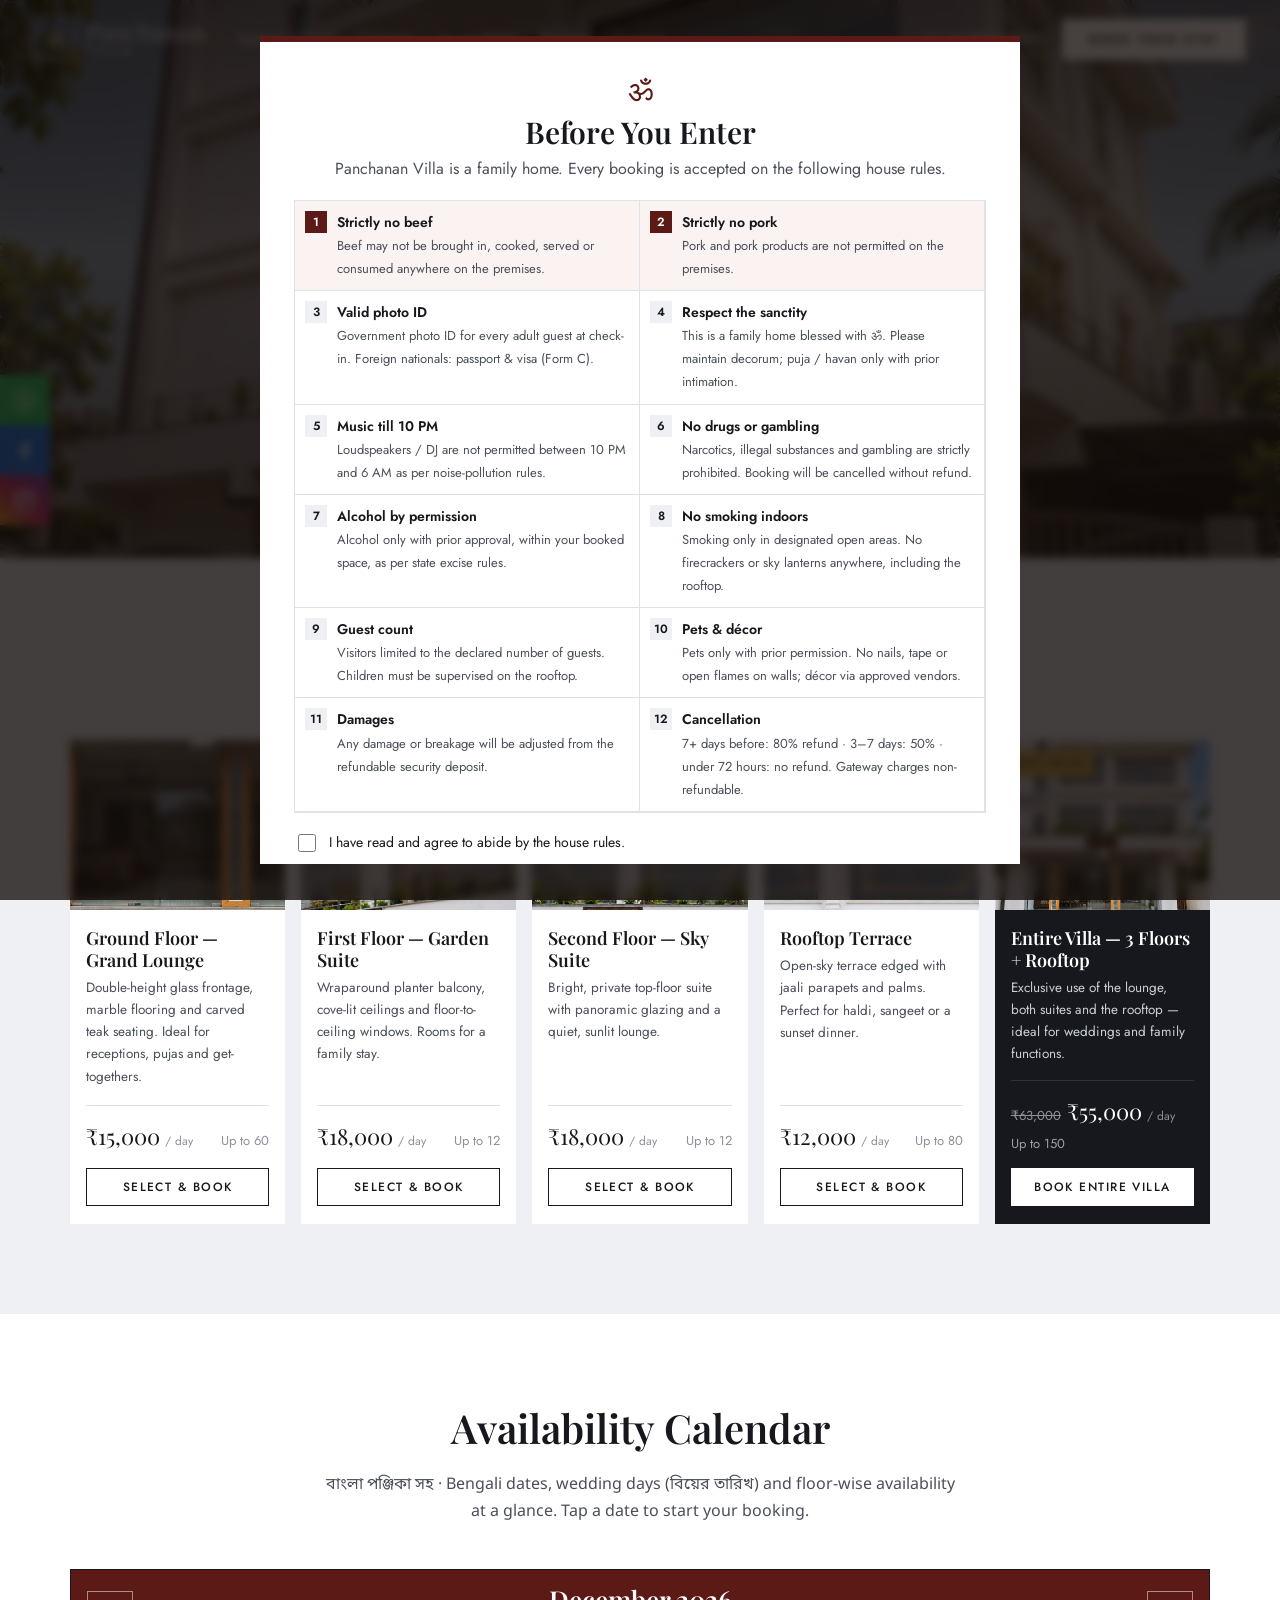
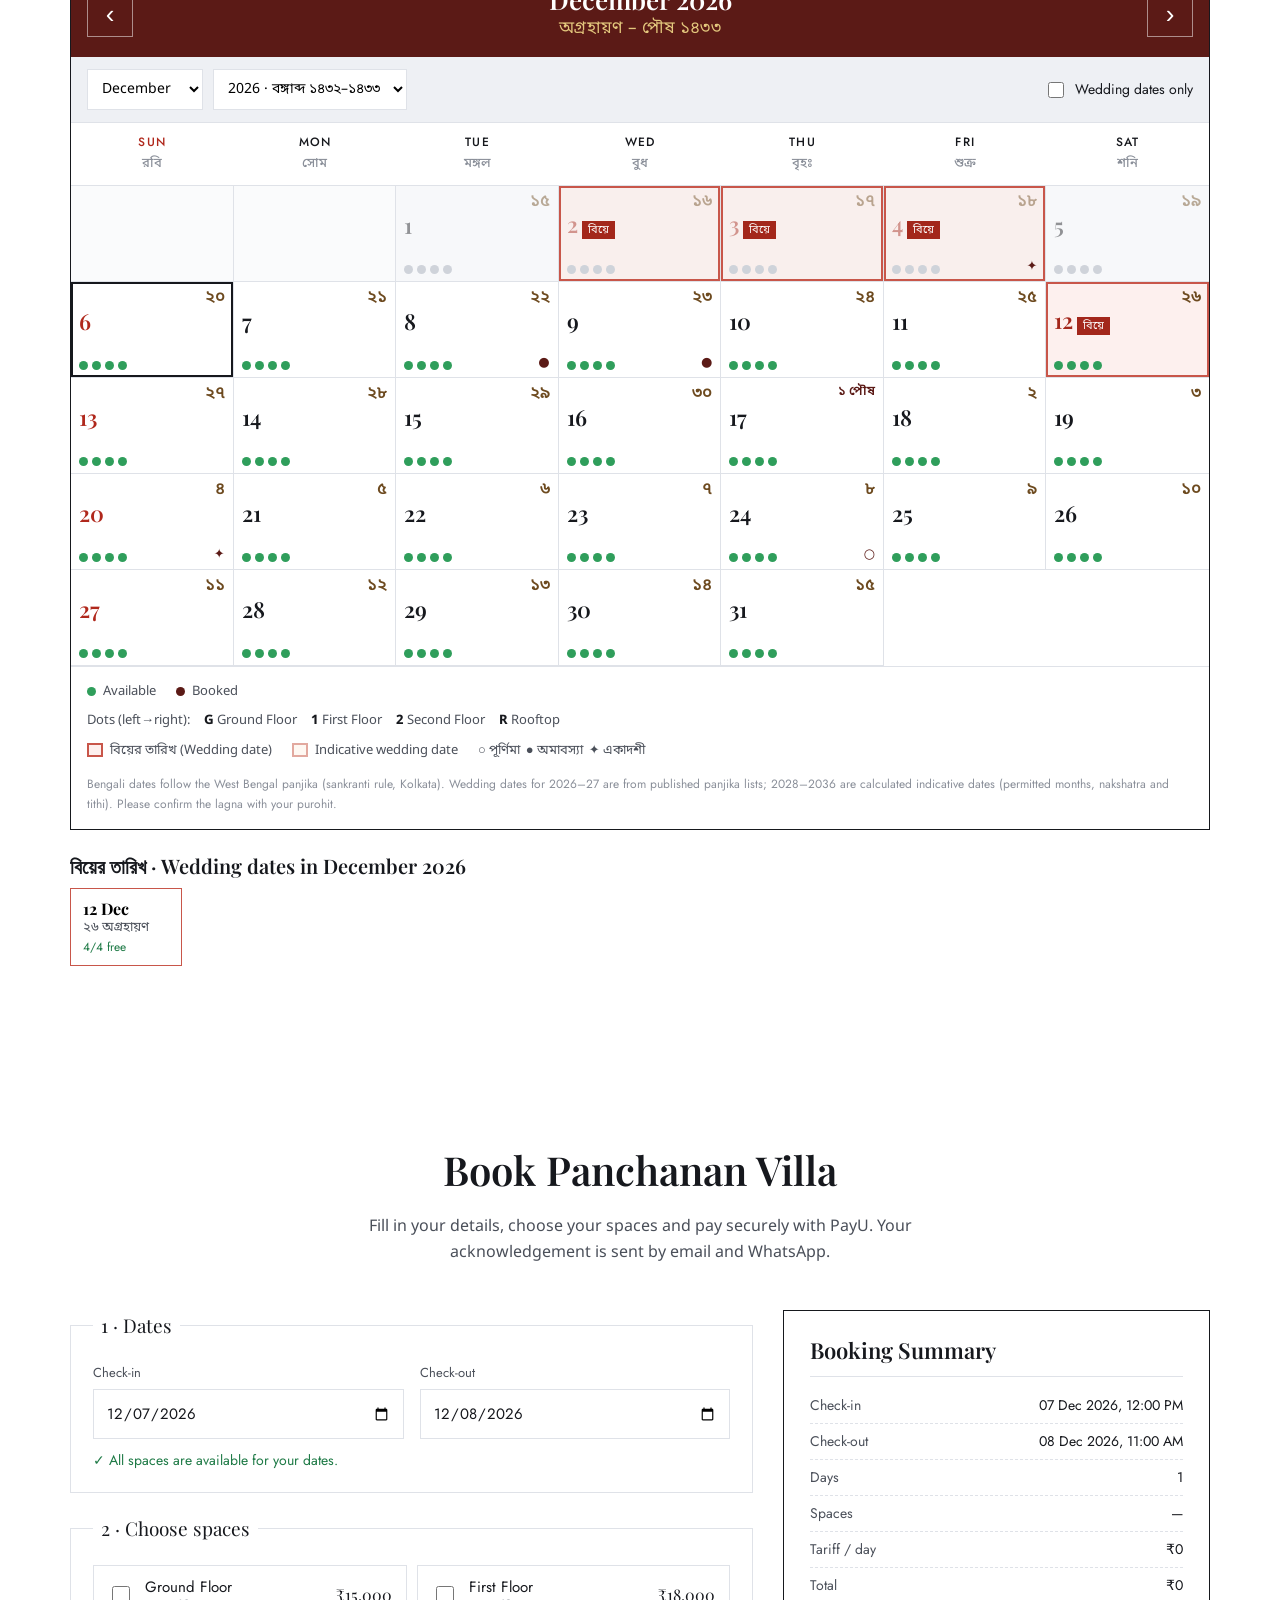
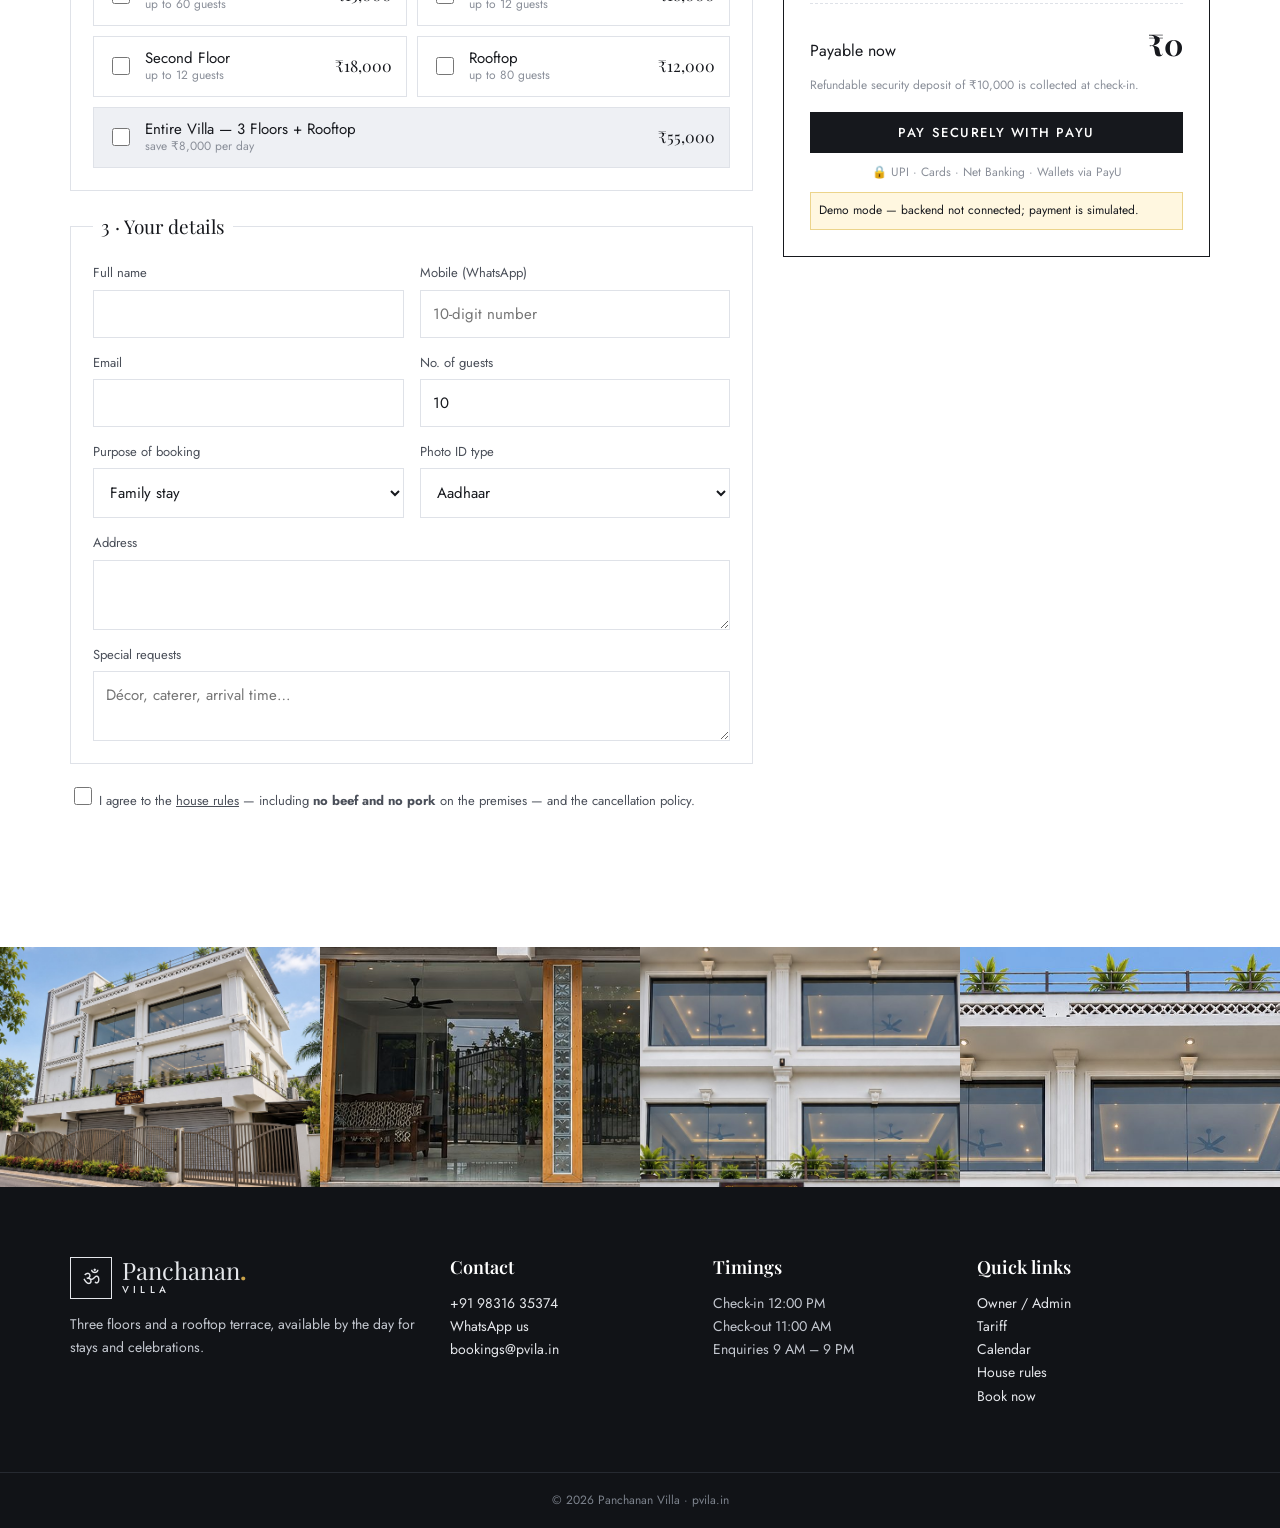
==== index.html @ 5b8cea4f "Add files via upload" ====
<!doctype html>
<html lang="en">
<head>
<meta charset="utf-8">
<meta name="viewport" content="width=device-width, initial-scale=1">
<title>Panchanan Villa — Book Floors & Rooftop | pvila.in</title>
<meta name="description" content="Book Panchanan Villa — Ground Floor lounge, two private suites and an open rooftop terrace, or the entire villa, for stays, pujas and celebrations.">
<link rel="canonical" href="https://pvila.in/">
<meta property="og:title" content="Panchanan Villa">
<meta property="og:description" content="Three elegant floors and a rooftop terrace — book online.">
<meta property="og:image" content="https://pvila.in/assets/img/villa-front.jpg">
<link rel="icon" href="data:image/svg+xml,%3Csvg xmlns='http://www.w3.org/2000/svg' viewBox='0 0 64 64'%3E%3Crect width='64' height='64' fill='%235b1a16'/%3E%3Ctext x='32' y='44' font-size='34' text-anchor='middle' fill='%23d4af37' font-family='serif'%3EP%3C/text%3E%3C/svg%3E">
<link rel="preconnect" href="https://fonts.googleapis.com">
<link rel="preconnect" href="https://fonts.gstatic.com" crossorigin>
<link href="https://fonts.googleapis.com/css2?family=Playfair+Display:ital,wght@0,500;0,600;0,700;1,500&family=Jost:wght@300;400;500;600&family=Noto+Sans+Bengali:wght@400;600&display=swap" rel="stylesheet">
<link rel="stylesheet" href="assets/css/style.css">
</head>
<body>

<!-- ============ ENTRY DISCLAIMER ============ -->
<div class="gate" id="gate" role="dialog" aria-modal="true" aria-labelledby="gateTitle">
  <div class="gate-box">
    <div class="gate-head">
      <span class="om">ॐ</span>
      <h2 id="gateTitle">Before You Enter</h2>
      <p>Panchanan Villa is a family home. Every booking is accepted on the following house rules.</p>
    </div>
    <ol class="gate-rules" id="gateRules"></ol>
    <label class="check"><input type="checkbox" id="gateAgree"> <span>I have read and agree to abide by the house rules.</span></label>
    <div class="gate-actions">
      <button class="btn btn-dark" id="gateBtn" disabled>I Agree &amp; Continue</button>
      <a class="btn btn-line" href="https://www.google.com">Leave</a>
    </div>
  </div>
</div>

<!-- ============ HEADER ============ -->
<header class="site-header" id="top">
  <a href="#top" class="logo" aria-label="Panchanan Villa home">
    <span class="logo-mark">ॐ</span>
    <span class="logo-text"><span>Panchanan<b>.</b></span><small>VILLA</small></span>
  </a>
  <button class="menu-btn" id="menuBtn" aria-label="Open menu"><span></span><span></span><span></span> <em>Menu</em></button>
  <nav class="nav" id="nav">
    <a href="#tariff">Spaces &amp; Tariff</a>
    <a href="#calendar">Calendar</a>
    <a href="rules.html">House Rules</a>
    <a href="#book">Booking</a>
    <a href="#contact">Contact</a>
  </nav>
  <div class="head-right">
    <a class="head-phone" href="tel:+919831635374">☏ +91 98316 35374</a>
    <a class="btn btn-white" href="#book">Book Your Stay</a>
  </div>
</header>

<!-- ============ HERO SLIDER (short) ============ -->
<section class="hero" aria-label="Villa photographs">
  <div class="slide is-active" style="background-image:url('assets/img/villa-angle.jpg')"></div>
  <div class="slide" style="background-image:url('assets/img/villa-floors.jpg')"></div>
  <div class="slide slide-pan" style="background-image:url('assets/img/villa-front.jpg')"></div>
  <div class="hero-shade"></div>
  <div class="hero-text">
    <h1>Welcome To<br>Panchanan Villa</h1>
    <p>Three graceful floors and an open-sky rooftop — for stays, pujas &amp; celebrations</p>
  </div>
  <div class="dots" id="dots"></div>
</section>


<!-- ============ SPACES & TARIFF ============ -->
<section class="tariff" id="tariff">
  <div class="wrap">
    <div class="sec-head">
      <h2>Spaces &amp; Tariff</h2>
    </div>
    <div class="cards" id="spaceCards"></div>
      </div>
</section>

<!-- ============ BENGALI CALENDAR & AVAILABILITY ============ -->
<section class="cal-sec" id="calendar">
  <div class="wrap">
    <div class="sec-head">
      <h2>Availability Calendar</h2>
      <p>বাংলা পঞ্জিকা সহ · Bengali dates, wedding days (বিয়ের তারিখ) and floor-wise availability at a glance. Tap a date to start your booking.</p>
    </div>
    <div class="cal" id="cal">
      <div class="cal-top">
        <button class="cal-nav" id="calPrev" aria-label="Previous month">‹</button>
        <div class="cal-title"><strong id="calEn"></strong><span id="calBn"></span></div>
        <button class="cal-nav" id="calNext" aria-label="Next month">›</button>
      </div>
      <div class="cal-jump">
        <select id="calMonth" aria-label="Month"></select>
        <select id="calYear" aria-label="Year"></select>
        <label class="cal-wonly"><input type="checkbox" id="calWed"> Wedding dates only</label>
      </div>
      <div class="cal-grid" id="calGrid"></div>
      <div class="cal-legend" id="calLegend"></div>
      <p class="cal-note" id="calNote"></p>
    </div>
    <div class="cal-wedlist" id="calWedList"></div>
  </div>
</section>

<!-- ============ BOOKING ============ -->
<section class="booking wrap" id="book">
  <div class="sec-head">
    <h2>Book Panchanan Villa</h2>
    <p>Fill in your details, choose your spaces and pay securely with PayU. Your acknowledgement is sent by email and WhatsApp.</p>
  </div>

  <div class="book-grid">
    <form id="bookForm" class="book-form" novalidate>
      <fieldset>
        <legend>1 · Dates</legend>
        <div class="row2">
          <label>Check-in<input type="date" id="fIn" required></label>
          <label>Check-out<input type="date" id="fOut" required></label>
        </div>
        <p class="avail" id="availMsg"></p>
      </fieldset>

      <fieldset>
        <legend>2 · Choose spaces</legend>
        <div class="pick" id="spacePick"></div>
      </fieldset>

      <fieldset>
        <legend>3 · Your details</legend>
        <div class="row2">
          <label>Full name<input type="text" id="fName" required maxlength="60" autocomplete="name"></label>
          <label>Mobile (WhatsApp)<input type="tel" id="fPhone" required pattern="[6-9][0-9]{9}" maxlength="10" placeholder="10-digit number" autocomplete="tel-national"></label>
        </div>
        <div class="row2">
          <label>Email<input type="email" id="fEmail" required autocomplete="email"></label>
          <label>No. of guests<input type="number" id="fGuests" min="1" max="150" value="10" required></label>
        </div>
        <div class="row2">
          <label>Purpose of booking
            <select id="fPurpose">
              <option>Family stay</option><option>Wedding / Reception</option><option>Annaprashan / Upanayan</option>
              <option>Puja / Religious function</option><option>Birthday / Anniversary</option><option>Corporate / Meeting</option><option>Other</option>
            </select>
          </label>
          <label>Photo ID type
            <select id="fIdType"><option>Aadhaar</option><option>Voter ID</option><option>Passport</option><option>Driving Licence</option><option>PAN</option></select>
          </label>
        </div>
        <label>Address<textarea id="fAddr" rows="2" maxlength="200"></textarea></label>
        <label>Special requests<textarea id="fNote" rows="2" maxlength="300" placeholder="Décor, caterer, arrival time…"></textarea></label>
      </fieldset>

      <label class="check"><input type="checkbox" id="fAgree" required>
        <span>I agree to the <a href="rules.html" target="_blank">house rules</a> — including <b>no beef and no pork</b> on the premises — and the cancellation policy.</span></label>

      <p class="form-err" id="formErr" role="alert"></p>
    </form>

    <aside class="summary" id="summary">
      <h3>Booking Summary</h3>
      <dl id="sumList"></dl>
      <div class="sum-total"><span>Payable now</span><strong id="sumPay">₹0</strong></div>
      <p class="sum-note" id="sumNote"></p>
      <button class="btn btn-dark btn-block" id="payBtn" type="button">Pay Securely with PayU</button>
      <p class="secure">🔒 UPI · Cards · Net Banking · Wallets via PayU</p>
      <p class="demo-flag" id="demoFlag" hidden>Demo mode — backend not connected; payment is simulated.</p>
    </aside>
  </div>
</section>

<!-- ============ GALLERY ============ -->
<section class="gallery">
  <img src="assets/img/villa-angle.jpg" alt="Villa exterior, angled view" loading="lazy">
  <img src="assets/img/villa-lobby.jpg" alt="Ground floor lounge" loading="lazy">
  <img src="assets/img/villa-floors.jpg" alt="Upper floors" loading="lazy">
  <img src="assets/img/villa-roof.jpg" alt="Rooftop terrace" loading="lazy">
</section>

<!-- ============ CONTACT / FOOTER ============ -->
<footer class="footer" id="contact">
  <div class="wrap foot-grid">
    <div>
      <a href="#top" class="logo logo-dark"><span class="logo-mark">ॐ</span><span class="logo-text"><span>Panchanan<b>.</b></span><small>VILLA</small></span></a>
      <p>Three floors and a rooftop terrace, available by the day for stays and celebrations.</p>
    </div>
    <div>
      <h4>Contact</h4>
      <p><a href="tel:+919831635374">+91 98316 35374</a><br>
         <a class="js-wa" href="#">WhatsApp us</a><br>
         <a class="js-mail" href="#"></a></p>
    </div>
    <div>
      <h4>Timings</h4>
      <p>Check-in 12:00 PM<br>Check-out 11:00 AM<br>Enquiries 9 AM – 9 PM</p>
    </div>
    <div>
      <h4>Quick links</h4>
      <p><a href="admin.html">Owner / Admin</a><br><a href="#tariff">Tariff</a><br><a href="#calendar">Calendar</a><br><a href="rules.html">House rules</a><br><a href="#book">Book now</a></p>
    </div>
  </div>
  <div class="copy">© <span id="yr"></span> Panchanan Villa · pvila.in</div>
</footer>

<div class="social" id="social"></div>

<script src="assets/js/config.js"></script>
<script src="assets/js/common.js"></script>
<script src="assets/js/bcal-data.js"></script>
<script src="assets/js/calendar.js"></script>
<script src="assets/js/main.js"></script>
</body>
</html>
---- assets/css/style.css ----
/* ===================== Panchanan Villa — pvila.in ===================== */
:root{
  --ink:#16181d; --ink-2:#4a4f59; --mute:#8a8f99;
  --paper:#ffffff; --mist:#eef0f4; --line:#dfe2e8;
  --maroon:#5b1a16; --gold:#c9a24a; --gold-2:#e3c77d;
  --wa:#25d366;
  --serif:"Playfair Display", Georgia, "Times New Roman", serif;
  --sans:"Jost", "Segoe UI", system-ui, sans-serif;
  --wrap:1180px;
}
*,*::before,*::after{box-sizing:border-box;border-radius:0 !important}   /* ALL TABS SQUARE */
html{scroll-behavior:smooth}
body{margin:0;font-family:var(--sans);color:var(--ink);background:var(--paper);font-size:16px;line-height:1.65;-webkit-font-smoothing:antialiased}
img{max-width:100%;display:block}
a{color:inherit}
h1,h2,h3,h4{font-family:var(--serif);font-weight:600;line-height:1.2;margin:0 0 .5em}
.wrap{max-width:var(--wrap);margin:0 auto;padding:0 20px}
body.locked{overflow:hidden}

/* ---------- buttons ---------- */
.btn{display:inline-flex;align-items:center;justify-content:center;gap:.5em;padding:13px 26px;font:500 13px/1 var(--sans);letter-spacing:.12em;text-transform:uppercase;text-decoration:none;border:1px solid transparent;cursor:pointer;transition:background .2s,color .2s,border-color .2s}
.btn-dark{background:var(--ink);color:#fff}
.btn-dark:hover{background:var(--maroon)}
.btn-dark:disabled{background:#9aa0aa;cursor:not-allowed}
.btn-white{background:#fff;color:var(--ink)}
.btn-white:hover{background:var(--gold-2)}
.btn-line{border-color:var(--ink);color:var(--ink);background:transparent}
.btn-line:hover{background:var(--ink);color:#fff}
.btn-wa{background:var(--wa);color:#fff}
.btn-wa:hover{background:#1da851}
.btn-block{width:100%}

/* ---------- entry disclaimer ---------- */
.gate{position:fixed;inset:0;z-index:100;background:rgba(18,12,10,.78);backdrop-filter:blur(4px);display:none;align-items:center;justify-content:center;padding:16px}
.gate.show{display:flex}
.gate-box{background:#fff;max-width:760px;width:100%;max-height:92vh;overflow:auto;padding:34px 34px 28px;border-top:6px solid var(--maroon)}
.gate-head{text-align:center;margin-bottom:14px}
.gate-head .om{font-size:30px;color:var(--maroon);display:block;line-height:1}
.gate-head h2{font-size:30px;margin:.25em 0 .2em}
.gate-head p{color:var(--ink-2);margin:0}
.gate-rules{margin:18px 0;padding:0;list-style:none;counter-reset:r;display:grid;grid-template-columns:1fr 1fr;gap:0;border:1px solid var(--line)}
.gate-rules li{counter-increment:r;padding:10px 12px 10px 42px;position:relative;font-size:14px;border-bottom:1px solid var(--line);border-right:1px solid var(--line)}
.gate-rules li::before{content:counter(r);position:absolute;left:10px;top:10px;width:22px;height:22px;background:var(--mist);font:600 12px/22px var(--sans);text-align:center}
.gate-rules li.hl{background:#fbf3f2}
.gate-rules li.hl::before{background:var(--maroon);color:#fff}
.gate-rules b{display:block;font-weight:600}
.gate-rules span{color:var(--ink-2);font-size:13px}
.gate-actions{display:flex;gap:10px;justify-content:center;margin-top:16px;flex-wrap:wrap}
.check{display:flex;gap:10px;align-items:flex-start;font-size:14px;cursor:pointer}
.check input{width:18px;height:18px;margin-top:3px;accent-color:var(--maroon);flex:none}

/* ---------- header ---------- */
.site-header{position:absolute;top:0;left:0;right:0;z-index:20;display:flex;align-items:center;gap:28px;padding:18px 34px;color:#fff}
.site-header.fixed{position:fixed;background:#fff;color:var(--ink);box-shadow:0 1px 0 var(--line);padding:10px 34px;animation:drop .3s ease}
@keyframes drop{from{transform:translateY(-100%)}to{transform:none}}
.logo{display:flex;align-items:center;gap:10px;text-decoration:none}
.logo-mark{width:42px;height:42px;border:1px solid currentColor;display:grid;place-items:center;font-size:20px}
.logo-text{font-family:var(--serif);font-size:24px;line-height:1;display:flex;flex-direction:column}
.logo-text b{color:var(--gold)}
.logo-text small{font:500 10px/1.6 var(--sans);letter-spacing:.42em}
.menu-btn{display:none;background:none;border:0;color:inherit;cursor:pointer;align-items:center;gap:4px;font:500 14px var(--sans)}
.menu-btn span{display:block;width:18px;height:2px;background:currentColor;margin:2px 0}
.menu-btn em{font-style:normal;margin-left:6px}
.nav{display:flex;gap:22px;flex:1}
.nav a{text-decoration:none;font-size:14px;letter-spacing:.04em;opacity:.92}
.nav a:hover{color:var(--gold-2);opacity:1}
.site-header.fixed .nav a:hover{color:var(--maroon)}
.head-right{display:flex;align-items:center;gap:20px;margin-left:auto}
.head-phone{font-size:13px;text-decoration:none;white-space:nowrap}
.site-header.fixed .btn-white{background:var(--ink);color:#fff}

/* ---------- hero (short slider) ---------- */
.hero{position:relative;height:clamp(380px,62vh,560px);overflow:hidden;background:#222}
.slide{position:absolute;inset:-2%;background-size:cover;background-position:center;opacity:0;transition:opacity 1.2s ease}
.slide.is-active{opacity:1}
.slide-pan{background-size:auto 165%;background-position:50% 0%}
.slide-pan.is-active{animation:pan 9s ease-in-out forwards}
@keyframes pan{0%{background-position:50% 0%}100%{background-position:50% 100%}}
.hero-shade{position:absolute;inset:0;background:linear-gradient(180deg,rgba(10,10,14,.55) 0%,rgba(10,10,14,.25) 45%,rgba(10,10,14,.55) 100%)}
.hero-text{position:absolute;inset:0;display:flex;flex-direction:column;align-items:center;justify-content:center;text-align:center;color:#fff;padding:60px 20px 40px}
.hero-text h1{font-size:clamp(34px,5.2vw,58px);margin:0 0 .3em;text-shadow:0 2px 20px rgba(0,0,0,.35)}
.hero-text p{margin:0;font-size:15px;letter-spacing:.04em;opacity:.95}
.dots{position:absolute;bottom:22px;left:0;right:0;display:flex;justify-content:center;gap:8px}
.dots button{width:10px;height:10px;border:1px solid #fff;background:transparent;padding:0;cursor:pointer}
.dots button.on{background:#fff}

/* ---------- quick booking bar ---------- */
.bar{position:relative;z-index:5;max-width:var(--wrap);margin:-46px auto 0;background:#fff;display:grid;grid-template-columns:repeat(4,1fr) auto;box-shadow:0 18px 40px rgba(20,24,33,.12)}
.bar label{display:flex;flex-direction:column;padding:16px 20px;border-right:1px solid var(--line)}
.bar label span{font-size:11px;letter-spacing:.14em;text-transform:uppercase;color:var(--mute);margin-bottom:4px}
.bar input,.bar select{border:0;border-bottom:1px solid var(--line);padding:6px 0;font:400 15px var(--sans);background:transparent;color:var(--ink);outline:none}
.bar input:focus,.bar select:focus{border-color:var(--maroon)}
.bar .btn{margin:16px;align-self:end;height:48px}

/* ---------- section heads ---------- */
section{scroll-margin-top:70px}
.sec-head{text-align:center;max-width:640px;margin:0 auto 44px}
.sec-head h2{font-size:clamp(28px,3.4vw,40px)}
.sec-head p{color:var(--ink-2);margin:0}
.sec-head.light h2{color:#fff}
.sec-head.light p{color:#e8dcd6}

/* ---------- intro ---------- */
.intro{display:grid;grid-template-columns:1fr 1.25fr;gap:60px;align-items:center;padding-top:110px;padding-bottom:100px}
.intro-text h2{font-size:clamp(30px,3.6vw,42px);max-width:12ch}
.intro-text p{color:var(--ink-2)}
.sign{font-family:var(--serif);font-style:italic;font-size:30px !important;color:var(--maroon) !important;margin-top:10px}
.intro-pics{display:grid;grid-template-columns:1fr 1fr;gap:16px}
.intro-pics img{width:100%;height:360px;object-fit:cover}
.intro-dark{background:var(--ink);color:#fff;display:flex;flex-direction:column;align-items:center;justify-content:center;text-align:center;font-family:var(--serif);height:360px}
.intro-dark strong{font-size:64px;line-height:1;color:var(--gold-2);font-weight:600}
.intro-dark span{font-size:26px}
.intro-dark em{font-size:16px;margin-top:6px;color:#cfd3da}

/* ---------- tariff ---------- */
.tariff{background:var(--mist);padding:90px 0}
.cards{display:grid;grid-template-columns:repeat(4,1fr);gap:20px}
.card{background:#fff;display:flex;flex-direction:column}
.card img{height:200px;width:100%;object-fit:cover}
.card-body{padding:20px 20px 22px;display:flex;flex-direction:column;flex:1}
.card h3{font-size:20px;margin-bottom:.3em}
.card p{font-size:14px;color:var(--ink-2);margin:0 0 14px;flex:1}
.card .meta{display:flex;justify-content:space-between;align-items:baseline;border-top:1px solid var(--line);padding-top:12px;margin-bottom:14px;font-size:13px;color:var(--mute)}
.price{font-family:var(--serif);font-size:24px;color:var(--ink)}
.price small{font:400 12px var(--sans);color:var(--mute)}
.whole{margin-top:20px;display:grid;grid-template-columns:1.1fr 1fr;background:var(--ink);color:#fff}
.whole img{width:100%;height:100%;min-height:260px;object-fit:cover;object-position:center 30%}
.whole-body{padding:40px;display:flex;flex-direction:column;justify-content:center}
.whole-body .tag{display:inline-block;align-self:flex-start;background:var(--gold);color:var(--ink);font-size:11px;letter-spacing:.16em;text-transform:uppercase;padding:5px 10px;margin-bottom:14px}
.whole-body h3{font-size:30px}
.whole-body p{color:#c9ced6}
.whole-body .price{color:#fff;font-size:34px;margin:6px 0 18px}
.whole-body .price s{font-size:18px;color:#8c929c;margin-right:10px}
.whole-body .btn{align-self:flex-start}

/* ---------- amenities ---------- */
.amen{padding-top:90px;padding-bottom:90px}
.amen-grid{list-style:none;margin:0;padding:0;display:grid;grid-template-columns:repeat(4,1fr);border-top:1px solid var(--line);border-left:1px solid var(--line)}
.amen-grid li{padding:28px 18px;border-right:1px solid var(--line);border-bottom:1px solid var(--line);text-align:center;font-size:15px}
.amen-grid b{display:grid;place-items:center;width:52px;height:52px;margin:0 auto 12px;border:1px solid var(--gold);color:var(--maroon);font-size:22px;font-weight:400}

/* ---------- rules ---------- */
.rules{background:var(--maroon);padding:90px 0;color:#fff;background-image:linear-gradient(135deg,rgba(255,255,255,.03) 25%,transparent 25%,transparent 50%,rgba(255,255,255,.03) 50%,rgba(255,255,255,.03) 75%,transparent 75%);background-size:24px 24px}
.rule-grid{list-style:none;margin:0;padding:0;display:grid;grid-template-columns:repeat(3,1fr);gap:1px;background:rgba(255,255,255,.18);counter-reset:r}
.rule-grid li{background:var(--maroon);padding:22px 22px 22px 66px;position:relative;counter-increment:r}
.rule-grid li::before{content:counter(r,decimal-leading-zero);position:absolute;left:20px;top:20px;font-family:var(--serif);font-size:24px;color:var(--gold-2)}
.rule-grid b{display:block;font-family:var(--serif);font-size:18px;font-weight:600;margin-bottom:4px}
.rule-grid span{font-size:14px;color:#ecdcd7}
.rule-grid li.hl{background:#481410}
.rule-grid li.hl b{color:var(--gold-2)}

/* ---------- booking ---------- */
.booking{padding-top:90px;padding-bottom:90px}
.book-grid{display:grid;grid-template-columns:1.6fr 1fr;gap:30px;align-items:start}
.book-form fieldset{border:1px solid var(--line);margin:0 0 20px;padding:20px 22px 8px}
.book-form legend{font-family:var(--serif);font-size:19px;padding:0 8px}
.book-form label{display:block;font-size:13px;color:var(--ink-2);margin-bottom:14px}
.book-form input:not([type=checkbox]),.book-form select,.book-form textarea{display:block;width:100%;margin-top:6px;padding:12px 12px;border:1px solid var(--line);font:400 15px var(--sans);color:var(--ink);background:#fff;outline:none}
.book-form input:focus,.book-form select:focus,.book-form textarea:focus{border-color:var(--ink)}
.book-form .invalid{border-color:#c0392b !important;background:#fff6f5 !important}
.row2{display:grid;grid-template-columns:1fr 1fr;gap:16px}
.pick{display:grid;grid-template-columns:1fr 1fr;gap:10px;margin-bottom:14px}
.pick label{margin:0;display:flex;gap:12px;align-items:center;border:1px solid var(--line);padding:12px 14px;cursor:pointer;transition:border-color .2s,background .2s}
.pick label:hover{border-color:var(--ink)}
.pick input{width:18px;height:18px;accent-color:var(--maroon);flex:none}
.pick .pn{flex:1;color:var(--ink);font-size:15px;line-height:1.3}
.pick .pn small{display:block;color:var(--mute);font-size:12px}
.pick .pp{font-family:var(--serif);font-size:16px;color:var(--ink)}
.pick label.on{border-color:var(--maroon);background:#fbf3f2}
.pick label.off{opacity:.45;cursor:not-allowed}
.pick .whole-opt{grid-column:1/-1;background:var(--mist)}
.avail{font-size:14px;margin:-4px 0 12px;min-height:1.2em}
.avail.ok{color:#1e7a46}.avail.bad{color:#b0281c}
.form-err{color:#b0281c;font-size:14px;min-height:1.2em}
.summary{position:sticky;top:84px;border:1px solid var(--ink);padding:26px}
.summary h3{font-size:22px;border-bottom:1px solid var(--line);padding-bottom:12px}
.summary dl{margin:0;font-size:14px}
.summary dl div{display:flex;justify-content:space-between;gap:10px;padding:6px 0;border-bottom:1px dashed var(--line)}
.summary dt{color:var(--ink-2)}
.summary dd{margin:0;text-align:right}
.sum-total{display:flex;justify-content:space-between;align-items:baseline;margin:16px 0 6px}
.sum-total strong{font-family:var(--serif);font-size:30px}
.sum-note{font-size:12px;color:var(--mute);margin:0 0 16px}
.secure{font-size:12px;color:var(--mute);text-align:center;margin:10px 0 0}
.demo-flag{font-size:12px;background:#fff7e0;border:1px solid #ecd48b;padding:8px;margin:10px 0 0}

/* ---------- gallery ---------- */
.gallery{display:grid;grid-template-columns:repeat(4,1fr)}
.gallery img{width:100%;height:240px;object-fit:cover;filter:saturate(.9);transition:filter .3s}
.gallery img:hover{filter:saturate(1.1)}

/* ---------- footer ---------- */
.footer{background:#111317;color:#c3c7cf;padding:70px 0 0;font-size:14px}
.foot-grid{display:grid;grid-template-columns:1.5fr 1fr 1fr 1fr;gap:30px}
.footer h4{color:#fff;font-size:18px}
.footer a{color:#e5e7eb;text-decoration:none}
.footer a:hover{color:var(--gold-2)}
.logo-dark{color:#fff;margin-bottom:14px}
.copy{border-top:1px solid #262a31;margin-top:50px;padding:18px;text-align:center;font-size:12px;color:#7d838d}

/* ---------- whatsapp float ---------- */
.wa-float{position:fixed;right:22px;bottom:22px;z-index:50;width:58px;height:58px;background:var(--wa);color:#fff;display:grid;place-items:center;box-shadow:0 8px 24px rgba(0,0,0,.25)}
.wa-float svg{width:32px;height:32px}
.wa-float:hover{background:#1da851}

/* ---------- acknowledgement & admin pages ---------- */
.page-top{background:var(--ink);color:#fff;padding:18px 0}
.page-top .wrap{display:flex;align-items:center;justify-content:space-between;gap:12px}
.page-top .logo{color:#fff}
.ack{max-width:820px;margin:40px auto;padding:0 20px}
.ack-card{border:1px solid var(--ink);background:#fff}
.ack-head{background:var(--maroon);color:#fff;padding:26px 30px;display:flex;justify-content:space-between;align-items:center;gap:16px;flex-wrap:wrap}
.ack-head h1{font-size:26px;margin:0}
.ack-head .bid{font:600 14px var(--sans);letter-spacing:.08em;background:#fff;color:var(--maroon);padding:8px 12px}
.ack-status{padding:14px 30px;font-weight:500;border-bottom:1px solid var(--line)}
.ack-status.ok{background:#e9f7ef;color:#16613a}
.ack-status.pend{background:#fff7e0;color:#7a5b00}
.ack-status.fail{background:#fdecea;color:#8f2116}
.ack-body{padding:24px 30px}
.ack-table{width:100%;border-collapse:collapse;font-size:14px}
.ack-table th,.ack-table td{text-align:left;padding:9px 10px;border-bottom:1px solid var(--line);vertical-align:top}
.ack-table th{width:38%;color:var(--ink-2);font-weight:500;background:#fafbfc}
.ack-rules{font-size:12.5px;color:var(--ink-2);columns:2;column-gap:28px;padding-left:18px}
.ack-actions{display:flex;flex-wrap:wrap;gap:10px;padding:0 30px 28px}
.ack-foot{font-size:12px;color:var(--mute);padding:14px 30px;border-top:1px solid var(--line)}
.admin{max-width:1180px;margin:30px auto;padding:0 20px}
.admin-login{max-width:420px;margin:60px auto;border:1px solid var(--ink);padding:30px}
.admin-login input{width:100%;padding:12px;border:1px solid var(--line);font:15px var(--sans);margin:8px 0 14px}
.kpis{display:grid;grid-template-columns:repeat(4,1fr);gap:1px;background:var(--line);border:1px solid var(--line);margin-bottom:20px}
.kpis div{background:#fff;padding:18px}
.kpis b{display:block;font-family:var(--serif);font-size:28px}
.kpis span{font-size:12px;letter-spacing:.1em;text-transform:uppercase;color:var(--mute)}
.toolbar{display:flex;flex-wrap:wrap;gap:10px;align-items:end;margin-bottom:14px}
.toolbar label{font-size:12px;color:var(--ink-2);display:flex;flex-direction:column;gap:4px}
.toolbar input,.toolbar select{padding:10px;border:1px solid var(--line);font:14px var(--sans)}
.tbl-wrap{overflow:auto;border:1px solid var(--line)}
.tbl{width:100%;border-collapse:collapse;font-size:13px;white-space:nowrap}
.tbl th{background:var(--ink);color:#fff;text-align:left;padding:10px;position:sticky;top:0;font-weight:500}
.tbl td{padding:9px 10px;border-bottom:1px solid var(--line)}
.tbl tr:nth-child(even) td{background:#fafbfc}
.pill{display:inline-block;padding:2px 8px;font-size:11px;letter-spacing:.06em;text-transform:uppercase}
.pill.PAID{background:#e9f7ef;color:#16613a}.pill.PENDING{background:#fff7e0;color:#7a5b00}.pill.FAILED,.pill.CANCELLED{background:#fdecea;color:#8f2116}

@media print{
  .page-top,.ack-actions,.wa-float{display:none !important}
  .ack{margin:0;max-width:none}
  .ack-card{border:0}
  .ack-head,.ack-status{-webkit-print-color-adjust:exact;print-color-adjust:exact}
}

/* ---------- responsive ---------- */
@media (max-width:1080px){
  .nav{display:none;position:absolute;top:100%;left:0;right:0;flex-direction:column;gap:0;background:#fff;color:var(--ink);box-shadow:0 10px 20px rgba(0,0,0,.08)}
  .nav.open{display:flex}
  .nav a{padding:14px 34px;border-top:1px solid var(--line)}
  .menu-btn{display:flex}
  .cards{grid-template-columns:repeat(2,1fr)}
  .rule-grid{grid-template-columns:repeat(2,1fr)}
}
@media (max-width:820px){
  .site-header,.site-header.fixed{padding:12px 16px;gap:14px}
  .head-phone{display:none}
  .head-right .btn{padding:10px 14px;font-size:11px}
  .bar{grid-template-columns:1fr 1fr;margin:-30px 16px 0}
  .bar label{border-bottom:1px solid var(--line)}
  .bar .btn{grid-column:1/-1;margin:12px}
  .intro{grid-template-columns:1fr;gap:30px;padding-top:70px;padding-bottom:70px}
  .intro-pics img,.intro-dark{height:240px}
  .whole{grid-template-columns:1fr}
  .whole-body{padding:28px}
  .amen-grid{grid-template-columns:repeat(2,1fr)}
  .book-grid{grid-template-columns:1fr}
  .summary{position:static}
  .gallery{grid-template-columns:repeat(2,1fr)}
  .gallery img{height:160px}
  .foot-grid{grid-template-columns:1fr 1fr}
  .gate-rules{grid-template-columns:1fr}
  .kpis{grid-template-columns:repeat(2,1fr)}
  .ack-rules{columns:1}
}
@media (max-width:560px){
  .logo-text{font-size:20px}
  .logo-mark{width:36px;height:36px;font-size:17px}
  .menu-btn em{display:none}
  .cards,.rule-grid,.pick,.row2{grid-template-columns:1fr}
  .gate-box{padding:24px 18px}
  .tariff,.amen,.rules,.booking{padding-top:64px;padding-bottom:64px}
  .ack-head,.ack-body,.ack-status{padding-left:18px;padding-right:18px}
  .ack-actions{padding:0 18px 22px}
}
/* overflow guards for narrow screens */
.bar label{min-width:0}
.bar input,.bar select{width:100%;min-width:0}
.book-form input,.book-form select{min-width:0}
body{overflow-x:clip}
.dots{bottom:64px;z-index:3}
@media (max-width:820px){.dots{bottom:44px}}

/* ===================== v2: one-row tariff ===================== */
.cards{grid-template-columns:repeat(5,minmax(0,1fr));gap:16px}
.card-img{position:relative}
.card img{height:170px}
.card-body{padding:18px 16px 18px}
.card h3{font-size:18px}
.card p{font-size:13.5px}
.card .meta{flex-wrap:wrap;gap:4px 10px}
.price{font-size:22px}
.price s{font:400 13px var(--sans);color:var(--mute);margin-right:6px}
.card .btn{padding:12px 10px;font-size:12px}
.card-all{background:var(--ink);color:#fff}
.card-all p{color:#c9ced6}
.card-all .meta{border-color:#2d3139;color:#9aa0aa}
.card-all .price{color:#fff}
.card-all .price s{color:#8c929c}
.card-img .tag{position:absolute;top:10px;left:10px;background:var(--gold);color:var(--ink);font-size:10px;letter-spacing:.16em;text-transform:uppercase;padding:5px 9px}
@media (max-width:1080px){
  .cards{grid-template-columns:none;grid-auto-flow:column;grid-auto-columns:minmax(240px,1fr);overflow-x:auto;scroll-snap-type:x mandatory;padding-bottom:10px}
  .card{scroll-snap-align:start}
}
@media (max-width:560px){ .cards{grid-auto-columns:78%} }

/* ===================== v2: Bengali availability calendar ===================== */
.cal-sec{padding:90px 0}
.cal{border:1px solid var(--ink);background:#fff}
.cal-top{display:flex;align-items:center;justify-content:space-between;background:var(--maroon);color:#fff;padding:14px 16px}
.cal-title{text-align:center;display:flex;flex-direction:column}
.cal-title strong{font-family:var(--serif);font-size:26px;font-weight:600;line-height:1.2}
.cal-title span{font-size:17px;color:var(--gold-2);letter-spacing:.02em}
.cal-nav{width:46px;height:46px;border:1px solid rgba(255,255,255,.5);background:transparent;color:#fff;font-size:26px;line-height:1;cursor:pointer}
.cal-nav:hover:not(:disabled){background:#fff;color:var(--maroon)}
.cal-nav:disabled{opacity:.3;cursor:default}
.cal-jump{display:flex;gap:10px;flex-wrap:wrap;align-items:center;padding:12px 16px;border-bottom:1px solid var(--line);background:var(--mist)}
.cal-jump select{padding:9px 10px;border:1px solid var(--line);font:14px var(--sans);background:#fff}
.cal-wonly{display:flex;align-items:center;gap:8px;font-size:14px;margin-left:auto;cursor:pointer}
.cal-wonly input{accent-color:var(--maroon);width:16px;height:16px}
.cal-grid{display:grid;grid-template-columns:repeat(7,minmax(0,1fr));transition:opacity .2s}
.cal-grid.loading{opacity:.4}
.cw{text-align:center;padding:10px 4px;font-size:12px;letter-spacing:.1em;text-transform:uppercase;border-bottom:1px solid var(--line);font-weight:500}
.cw small{display:block;font-size:12px;letter-spacing:0;color:var(--mute);text-transform:none}
.cw.sun{color:#b0281c}
.cd{position:relative;min-height:96px;padding:8px 8px 22px;border:0;border-right:1px solid var(--line);border-bottom:1px solid var(--line);background:#fff;text-align:left;font-family:var(--sans);cursor:pointer;display:block;color:var(--ink);transition:background .15s}
.cd:nth-child(7n){border-right:0}
.cd.blank{background:#fafbfc;cursor:default}
.cd:not(.blank):not(.past):hover{background:#fbf6e8;outline:2px solid var(--gold);outline-offset:-2px;z-index:1}
.cg{font-family:var(--serif);font-size:22px;line-height:1;font-weight:600}
.cd.sun .cg{color:#b0281c}
.cb{display:block;font-size:14px;color:var(--ink-2);margin-top:3px;line-height:1.2}
.cd.bfirst .cb{color:var(--maroon);font-weight:600}
.moon{position:absolute;top:8px;right:8px;font-size:13px;color:var(--maroon)}
.cd.wed{background:#fdf0ee;box-shadow:inset 0 0 0 2px #c8564a}
.cd.wed.est{background:#fef8f2;box-shadow:inset 0 0 0 2px #e2a99f}
.cd.wed .cg{color:#a3271b}
.wtag{display:inline-block;margin-top:4px;background:#a3271b;color:#fff;font-size:11px;padding:1px 6px;line-height:1.5}
.cd.est .wtag{background:#d88a7f}
.cd.today{box-shadow:inset 0 0 0 2px var(--ink)}
.cd.today::after{content:"TODAY";position:absolute;top:9px;right:24px;font-size:9px;letter-spacing:.12em;color:var(--ink)}
.cd.past{cursor:default;background:#f7f8fa}
.cd.past .cg,.cd.past .cb{opacity:.45}
.cd.past.wed{background:#f9efed}
.cd.dim{opacity:.25}
.cd.full .cg{text-decoration:line-through;text-decoration-color:var(--maroon)}
.fds{position:absolute;left:8px;bottom:7px;display:flex;gap:4px}
.fd{display:inline-block;width:9px;height:9px;border-radius:50% !important;background:#2f9e5b}
.fd.busy{background:var(--maroon)}
.fd.past{background:#cfd3da}
.cal-legend{display:flex;flex-wrap:wrap;gap:8px 20px;padding:14px 16px;border-top:1px solid var(--line);font-size:13px;color:var(--ink-2)}
.lg{display:inline-flex;align-items:center;gap:7px}
.lg-floors b{color:var(--ink)}
.sw{display:inline-block;width:16px;height:14px}
.sw.wed{background:#fdf0ee;box-shadow:inset 0 0 0 2px #c8564a}
.sw.wed.est{background:#fef8f2;box-shadow:inset 0 0 0 2px #e2a99f}
.cal-note{font-size:12px;color:var(--mute);padding:0 16px 14px;margin:0}
.cal-warn{background:#fff7e0;border:1px solid #ecd48b;padding:8px 12px;font-size:13px}
.cal-wedlist{margin-top:24px}
.cal-wedlist h3{font-size:20px}
.cal-wedlist .cal-note{padding:8px 0 0}
.wchips{display:flex;flex-wrap:wrap;gap:8px}
.wchip{border:1px solid #c8564a;background:#fff;padding:9px 12px;text-align:left;cursor:pointer;font-family:var(--sans);display:flex;flex-direction:column;min-width:112px}
.wchip:hover{background:#fdf0ee}
.wchip b{font-family:var(--serif);font-size:16px}
.wchip span{font-size:13px;color:var(--ink-2)}
.wchip em{font-style:normal;font-size:12px;color:#1e7a46;margin-top:2px}
.wchip.full{border-color:var(--line);opacity:.6}
.wchip.full em{color:var(--maroon)}
@media (max-width:820px){
  .cal-sec{padding:64px 0}
  .cal-title strong{font-size:20px}.cal-title span{font-size:14px}
  .cal-nav{width:38px;height:38px}
  .cd{min-height:70px;padding:5px 4px 16px}
  .cg{font-size:16px}
  .cb{font-size:11px}
  .cd.bfirst .cb{font-size:10px}
  .moon{top:4px;right:4px;font-size:10px}
  .wtag{font-size:9px;padding:0 3px}
  .cd.today::after{display:none}
  .fds{left:4px;bottom:5px;gap:2px}
  .fd{width:6px;height:6px}
  .cw{font-size:10px;padding:8px 2px;letter-spacing:0}
  .cal-wonly{margin-left:0}
}

/* ===================== v2: left social bar ===================== */
.social{position:fixed;left:0;top:50%;transform:translateY(-50%);z-index:50;display:flex;flex-direction:column;box-shadow:0 8px 24px rgba(0,0,0,.18)}
.soc{width:50px;height:50px;display:grid;place-items:center;color:#fff;transition:width .2s}
.soc svg{width:24px;height:24px}
.soc:hover{width:58px}
.soc-wa{background:var(--wa)}
.soc-fb{background:#1877f2}
.soc-ig{background:linear-gradient(45deg,#f9a825,#e1306c 45%,#833ab4)}
@media (max-width:560px){.soc{width:42px;height:42px}.soc svg{width:20px;height:20px}.soc:hover{width:42px}}
@media print{.social{display:none !important}}

/* ===================== v2: rules page ===================== */
.rules-page{padding:70px 0 90px}
.rules-page .rule-grid li{padding-top:24px;padding-bottom:24px}
.rules-cta{text-align:center;margin-top:36px;display:flex;gap:10px;justify-content:center;flex-wrap:wrap}
/* Bengali script */
:root{--bn:"Noto Sans Bengali","Vrinda","Shonar Bangla",sans-serif}
.cb,.cw small,.wtag,.cal-title span,.wchip span,.cal-legend,.cal-jump select,.sec-head p{font-family:var(--bn),var(--sans)}
.cb{font-size:15px;font-weight:500}
.cw small{font-size:13px}
.cd.bfirst .cb{font-size:14px}
@media (max-width:820px){.cb{font-size:12px}.cd.bfirst .cb{font-size:10px;letter-spacing:-.02em}.cw small{font-size:11px}}
.lg-floors{flex-basis:100%;flex-wrap:wrap;gap:4px 14px}
.lg-floors .nw{white-space:nowrap}
@media (max-width:820px){
  .social{top:auto;bottom:14px;transform:none}
  .soc{width:40px;height:40px}.soc svg{width:20px;height:20px}.soc:hover{width:40px}
}

/* ===================== v3: slider dots (no booking bar) ===================== */
.dots{bottom:22px}
@media (max-width:820px){.dots{bottom:18px}}

/* ===================== v3: calendar — Bengali date on the right ===================== */
.cd{padding:8px 8px 22px}
.cb{position:absolute;top:7px;right:8px;margin:0;text-align:right;max-width:58%;font-size:17px;font-weight:600;color:#6d4a1f;line-height:1.1}
.cd.bfirst .cb{font-size:13px;color:var(--maroon);line-height:1.15}
.cd.past .cb{opacity:.45}
.moon{top:auto;bottom:6px;right:8px}
.cd.today::after{display:none}
.wtag{margin-top:6px}
@media (max-width:820px){
  .cd{padding:4px 3px 15px}
  .cb{top:4px;right:3px;font-size:12px;max-width:55%}
  .cd.bfirst .cb{font-size:9px}
  .moon{bottom:3px;right:3px}
  .wtag{margin-top:3px}
}

/* ===================== v3: admin console ===================== */
.adm-top-right{display:flex;align-items:center;gap:14px}
.adm-badge{font-size:12px;letter-spacing:.16em;text-transform:uppercase;color:var(--gold-2)}
.admin{max-width:1280px}
.adm-filters{display:flex;flex-wrap:wrap;gap:12px;align-items:end;padding:16px;border:1px solid var(--line);background:var(--mist);margin-bottom:18px}
.adm-filters label{display:flex;flex-direction:column;gap:4px;font-size:12px;color:var(--ink-2)}
.adm-filters label.grow{flex:1;min-width:200px}
.adm-filters input,.adm-filters select{padding:10px;border:1px solid var(--line);font:14px var(--sans);background:#fff}
.adm-quick{display:flex;gap:6px;flex-wrap:wrap}
.adm-quick .btn{padding:10px 12px;font-size:11px}
.kpis6{grid-template-columns:repeat(6,1fr)}
.kpis6 b{font-size:24px}
.adm-tabs{display:flex;flex-wrap:wrap;border-bottom:2px solid var(--ink);margin-top:6px}
.adm-tabs button{border:1px solid var(--line);border-bottom:0;background:#fff;padding:12px 16px;font:500 13px var(--sans);letter-spacing:.06em;cursor:pointer;margin-right:-1px;color:var(--ink-2)}
.adm-tabs button:hover{color:var(--ink);background:var(--mist)}
.adm-tabs button.on{background:var(--ink);color:#fff;border-color:var(--ink)}
.adm-bar{display:flex;justify-content:space-between;align-items:center;gap:12px;flex-wrap:wrap;margin:18px 0 4px}
.adm-bar h2{font-size:24px;margin:0}
.adm-actions{display:flex;gap:8px;flex-wrap:wrap}
.adm-actions .btn{padding:11px 14px;font-size:11px}
.adm-desc{color:var(--ink-2);font-size:14px;margin:0 0 12px}
.adm-foot{font-size:12px;color:var(--mute);margin-top:8px}
.tbl-wrap{max-height:70vh}
.tbl td.empty{text-align:center;color:var(--mute);padding:30px}
.tbl tr.tot td{background:var(--mist);font-weight:600;border-top:2px solid var(--ink)}
.tbl .occ{color:var(--maroon);font-weight:500}
.tbl .free{color:#1e7a46}
.tbl a{color:var(--maroon)}
.bar-cell{display:inline-flex;align-items:center;gap:8px;min-width:140px}
.bar-cell i{display:inline-block;height:8px;background:var(--gold);min-width:2px}
@media (max-width:1080px){.kpis6{grid-template-columns:repeat(3,1fr)}}
@media (max-width:560px){.kpis6{grid-template-columns:repeat(2,1fr)}.adm-badge{display:none}}
@media print{.adm-filters,.adm-tabs,.adm-actions,.page-top{display:none !important}.tbl-wrap{max-height:none;overflow:visible}.tbl{white-space:normal;font-size:11px}}
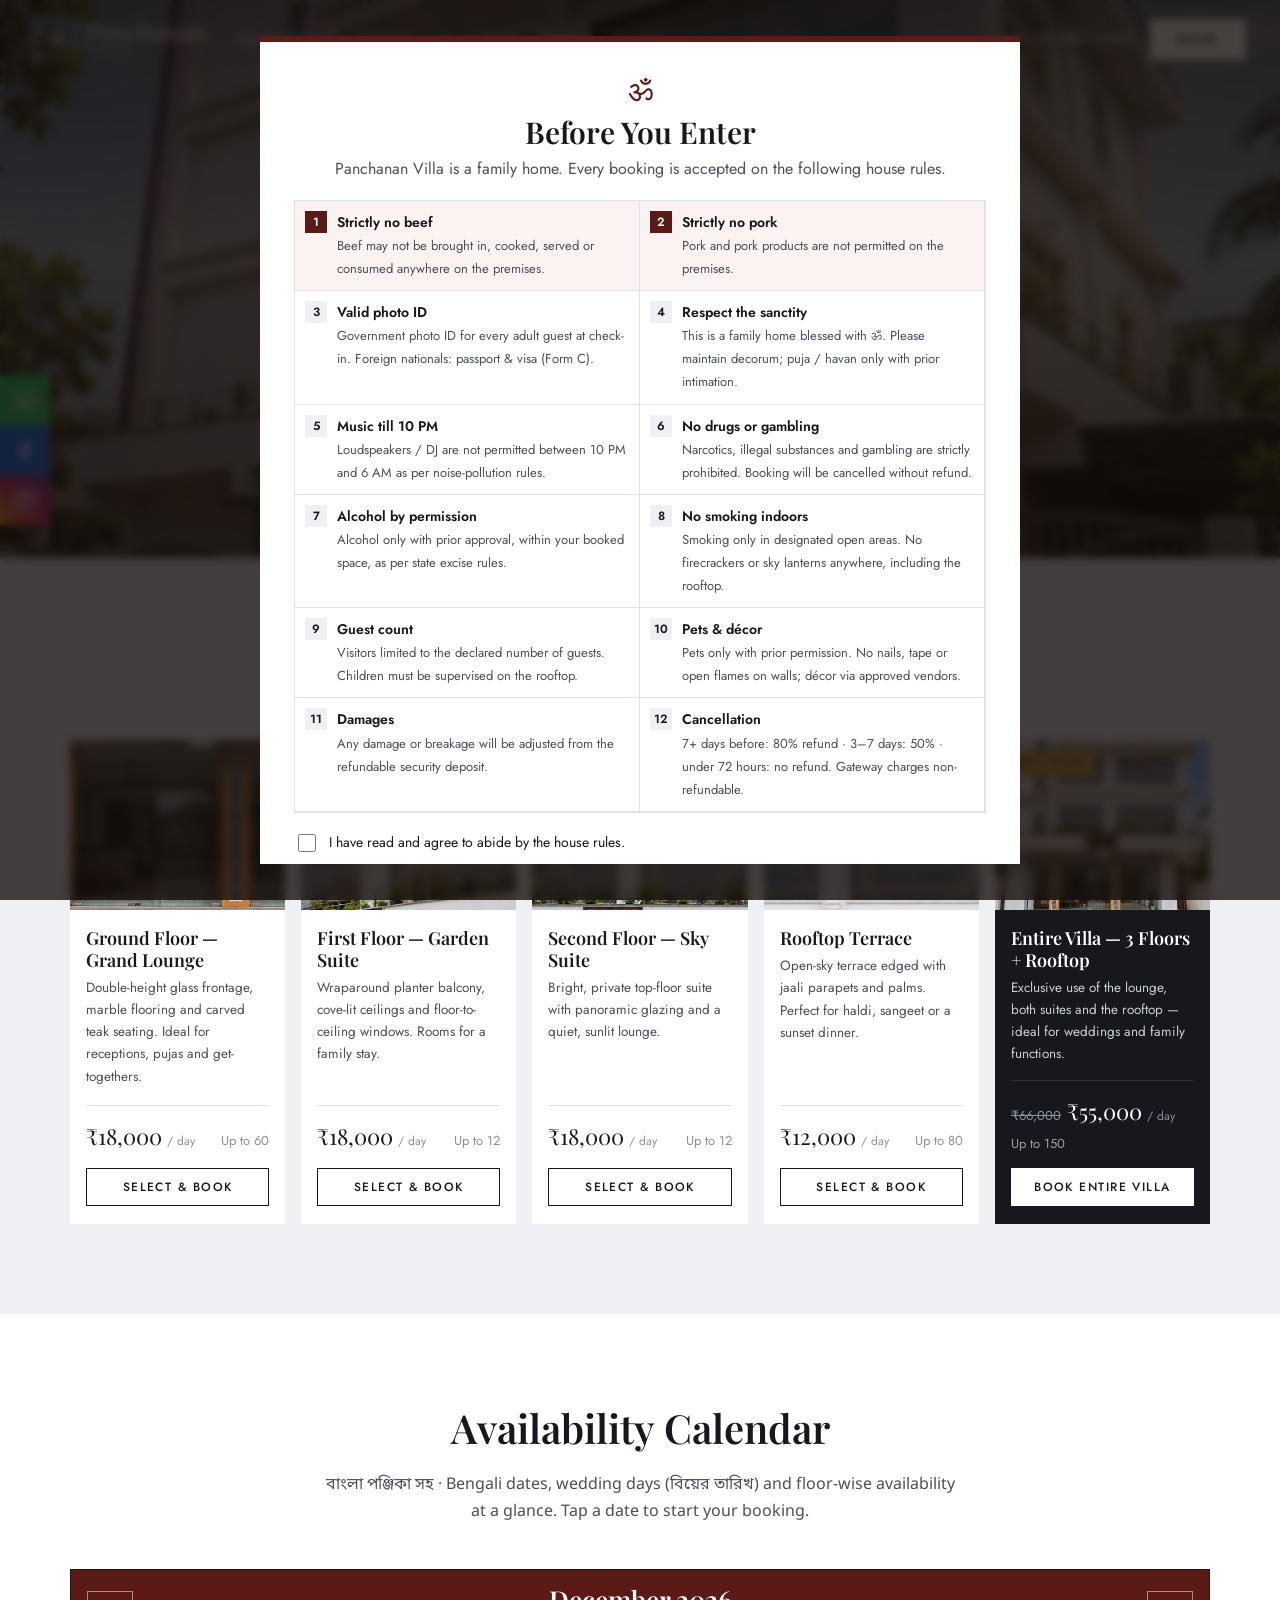
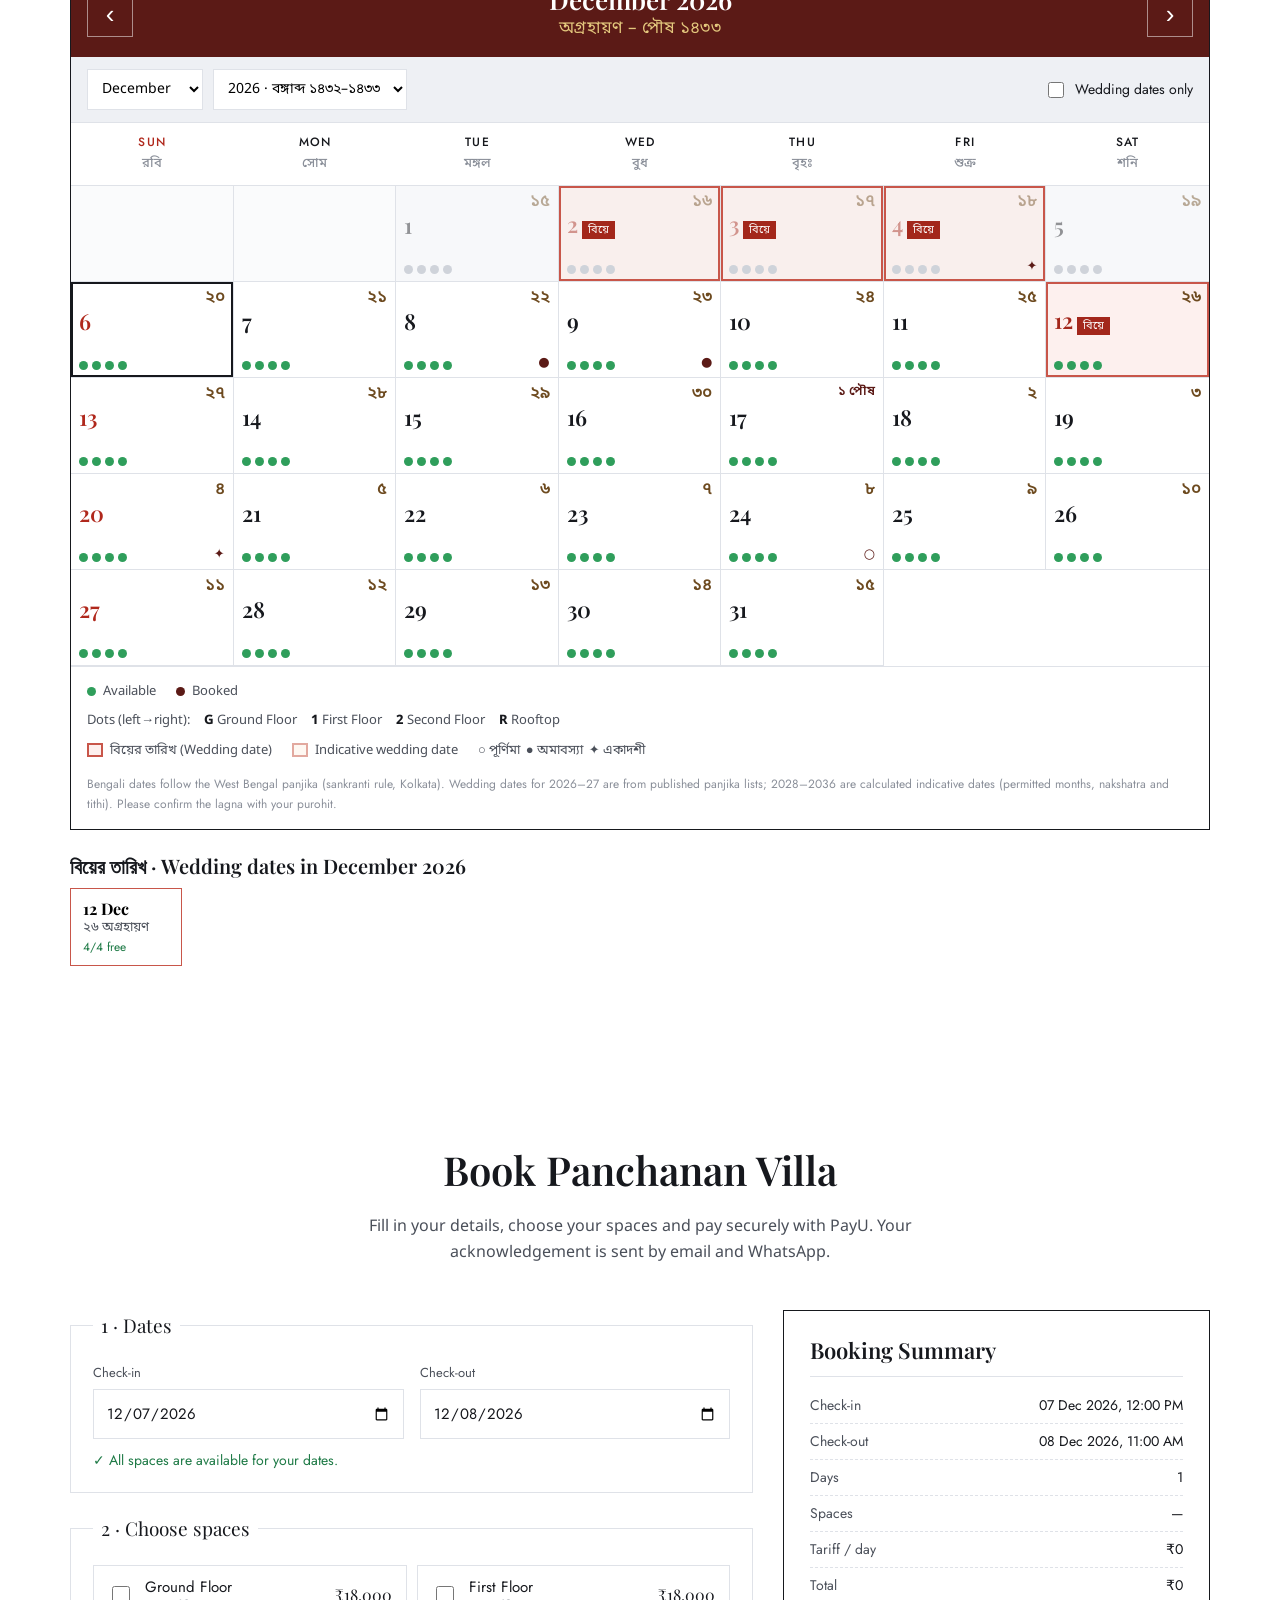
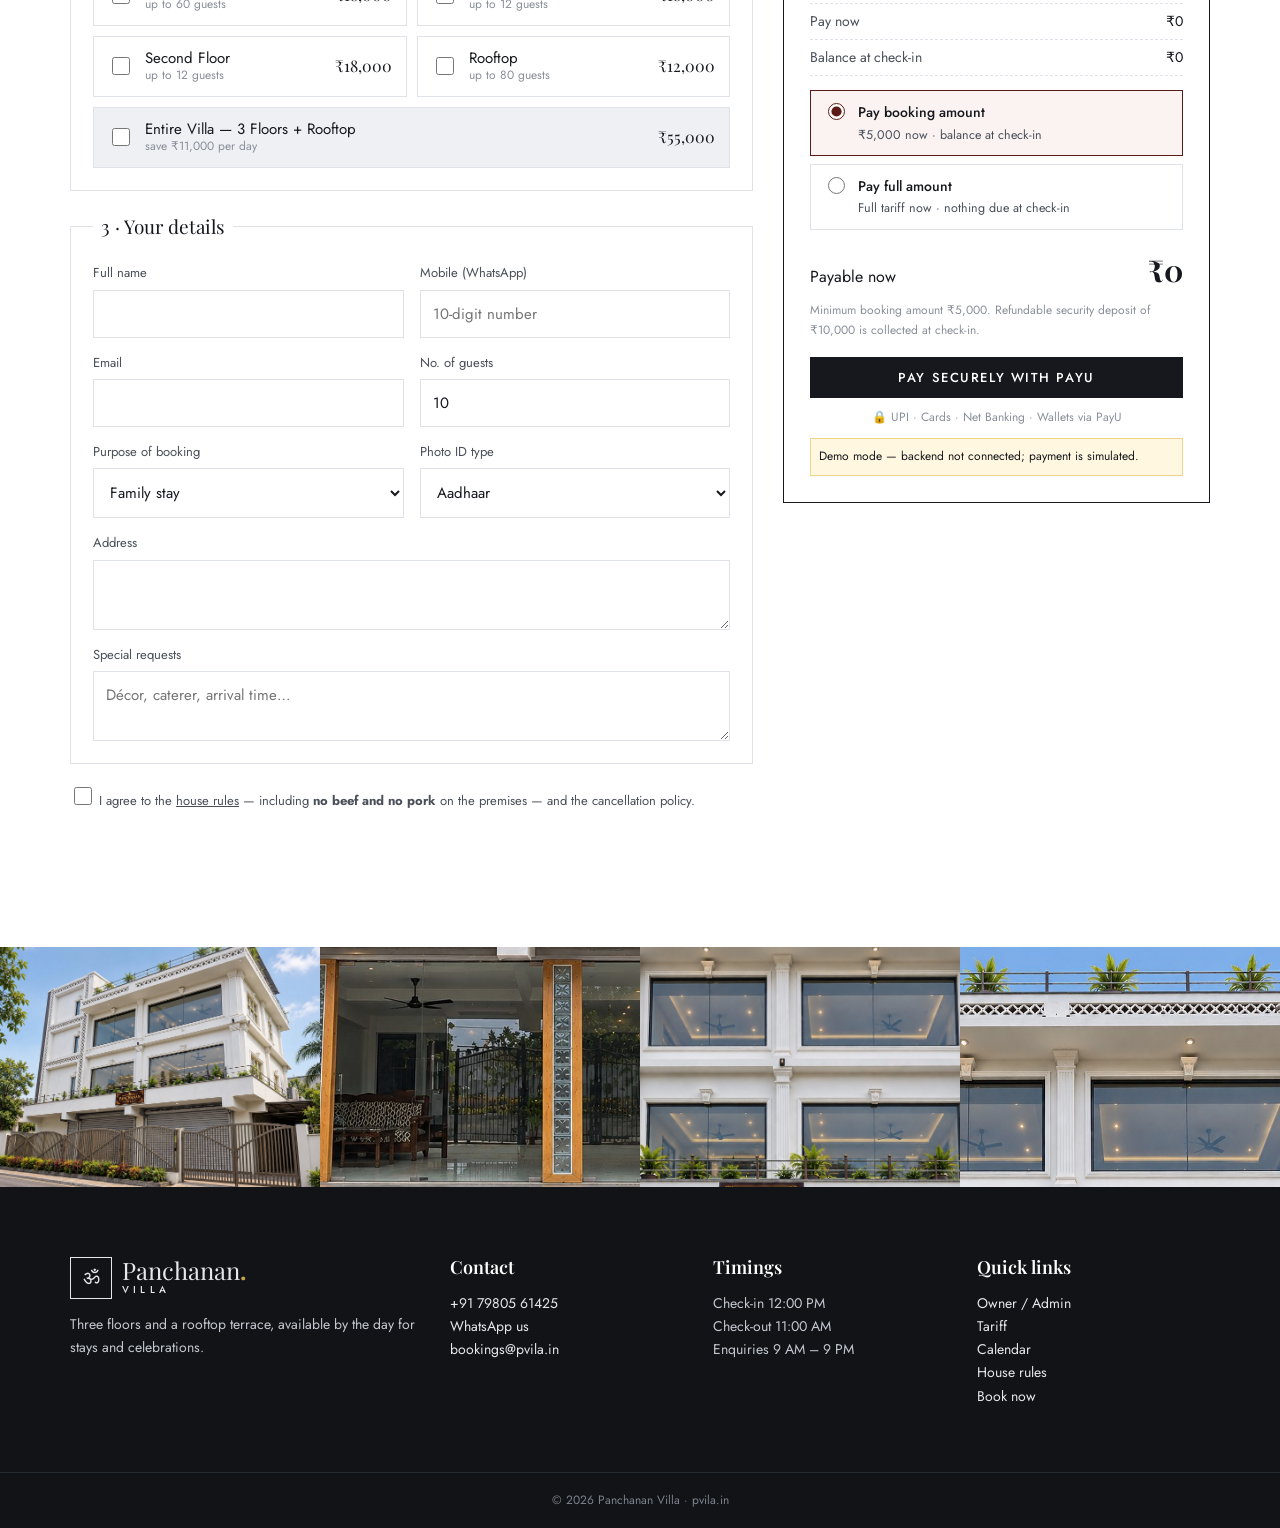
==== commit 865d1431: "Add files via upload" ====
--- a/index.html
+++ b/index.html
@@ -49,8 +49,8 @@
     <a href="#contact">Contact</a>
   </nav>
   <div class="head-right">
-    <a class="head-phone" href="tel:+919831635374">☏ +91 98316 35374</a>
-    <a class="btn btn-white" href="#book">Book Your Stay</a>
+    <a class="head-phone" href="tel:+917980561425">☏ +91 79805 61425</a>
+    <a class="btn btn-white" href="#book">Book</a>
   </div>
 </header>
 
@@ -161,6 +161,10 @@
     <aside class="summary" id="summary">
       <h3>Booking Summary</h3>
       <dl id="sumList"></dl>
+      <div class="payopt" id="payOpt">
+        <label><input type="radio" name="payOpt" value="min" checked><span>Pay booking amount<small id="optMin">₹5,000 now · balance at check-in</small></span></label>
+        <label><input type="radio" name="payOpt" value="full"><span>Pay full amount<small id="optFull">₹0 now</small></span></label>
+      </div>
       <div class="sum-total"><span>Payable now</span><strong id="sumPay">₹0</strong></div>
       <p class="sum-note" id="sumNote"></p>
       <button class="btn btn-dark btn-block" id="payBtn" type="button">Pay Securely with PayU</button>
@@ -187,7 +191,7 @@
     </div>
     <div>
       <h4>Contact</h4>
-      <p><a href="tel:+919831635374">+91 98316 35374</a><br>
+      <p><a href="tel:+917980561425">+91 79805 61425</a><br>
          <a class="js-wa" href="#">WhatsApp us</a><br>
          <a class="js-mail" href="#"></a></p>
     </div>
--- a/assets/css/style.css
+++ b/assets/css/style.css
@@ -481,3 +481,12 @@
 @media (max-width:1080px){.kpis6{grid-template-columns:repeat(3,1fr)}}
 @media (max-width:560px){.kpis6{grid-template-columns:repeat(2,1fr)}.adm-badge{display:none}}
 @media print{.adm-filters,.adm-tabs,.adm-actions,.page-top{display:none !important}.tbl-wrap{max-height:none;overflow:visible}.tbl{white-space:normal;font-size:11px}}
+
+/* ===================== v4: payment option + ack brand ===================== */
+.payopt{display:grid;gap:8px;margin:14px 0 4px}
+.payopt label{display:flex;gap:10px;align-items:flex-start;border:1px solid var(--line);padding:10px 12px;cursor:pointer;font-size:14px}
+.payopt label:has(input:checked){border-color:var(--maroon);background:#fbf3f2}
+.payopt input{accent-color:var(--maroon);width:17px;height:17px;margin-top:2px;flex:none}
+.payopt span{display:flex;flex-direction:column;font-weight:500}
+.payopt small{font-weight:400;color:var(--ink-2);font-size:12.5px}
+.ack-brand{font-size:13px;letter-spacing:.06em;color:var(--gold-2);margin-bottom:4px}
